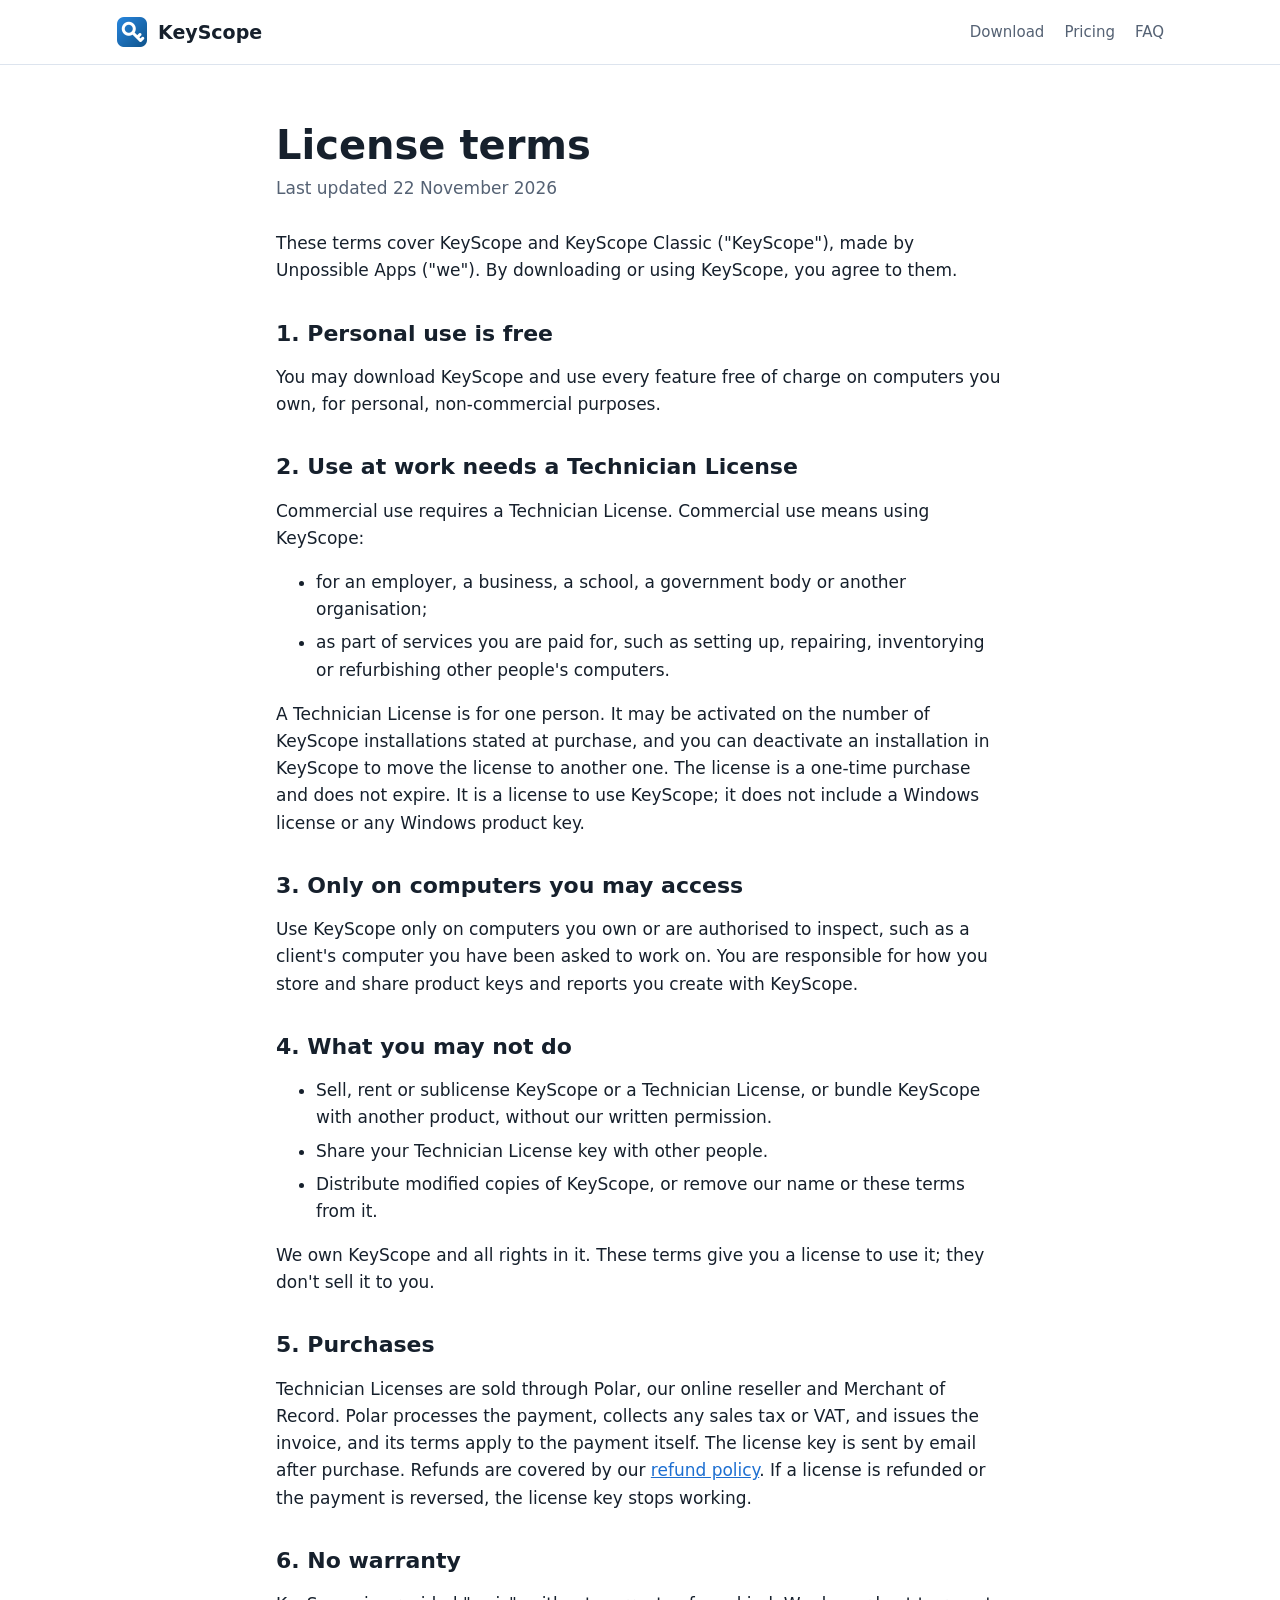
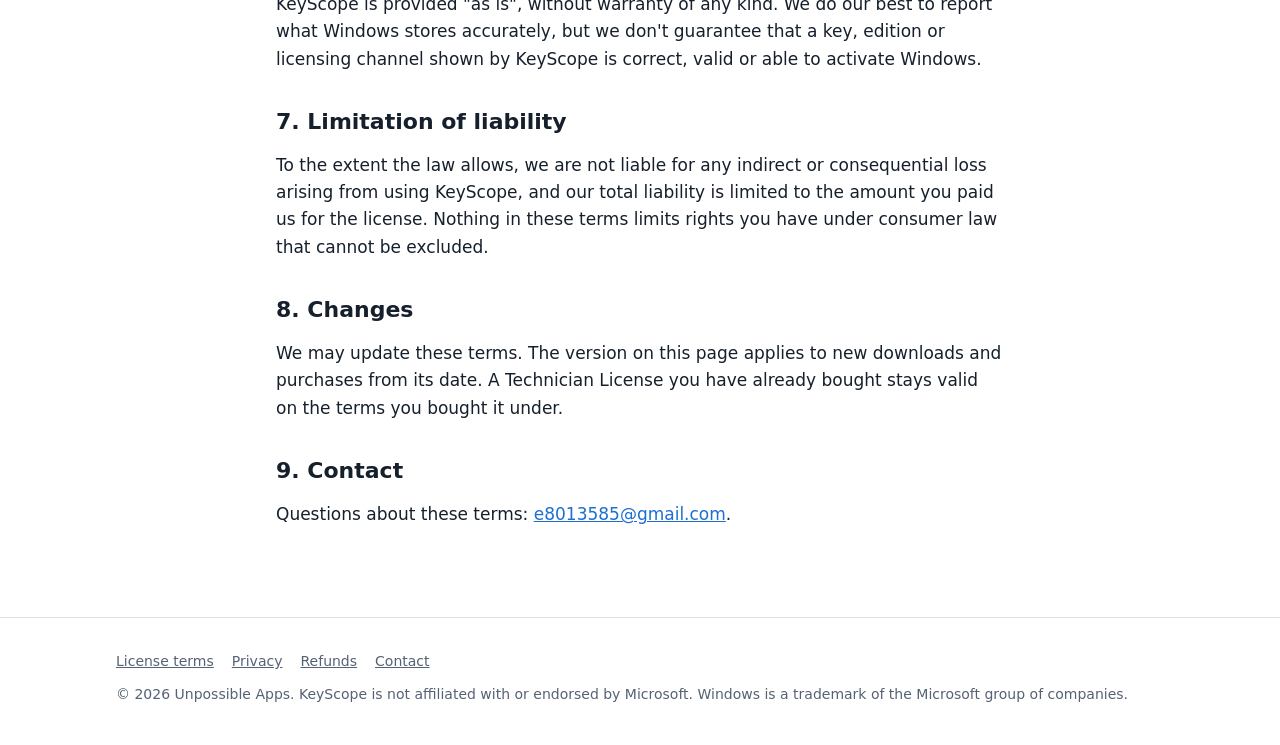
==== terms.html @ e7e69b3b "Add the KeyScope website Home page with downloads and pricing, plus license terms, privacy and refun" ====
<!doctype html>
<html lang="en">
<head>
  <meta charset="utf-8">
  <meta name="viewport" content="width=device-width, initial-scale=1">
  <title>License Terms – KeyScope</title>
  <meta name="description" content="The terms for using KeyScope and the KeyScope Technician License.">
  <link rel="icon" href="favicon.ico">
  <link rel="stylesheet" href="assets/style.css">
</head>
<body>

<header class="site-header">
  <div class="wrap">
    <a class="brand" href="./"><img src="assets/logo.png" alt="" width="32" height="32">KeyScope</a>
    <nav class="site-nav" aria-label="Main">
      <a href="./#download">Download</a>
      <a href="./#pricing">Pricing</a>
      <a href="./#faq">FAQ</a>
    </nav>
  </div>
</header>

<main class="doc">
  <div class="wrap">
    <h1>License terms</h1>
    <p class="updated">Last updated 22 November 2026</p>

    <p>These terms cover KeyScope and KeyScope Classic ("KeyScope"), made by Unpossible Apps ("we"). By downloading or using KeyScope, you agree to them.</p>

    <h2>1. Personal use is free</h2>
    <p>You may download KeyScope and use every feature free of charge on computers you own, for personal, non-commercial purposes.</p>

    <h2>2. Use at work needs a Technician License</h2>
    <p>Commercial use requires a Technician License. Commercial use means using KeyScope:</p>
    <ul>
      <li>for an employer, a business, a school, a government body or another organisation;</li>
      <li>as part of services you are paid for, such as setting up, repairing, inventorying or refurbishing other people's computers.</li>
    </ul>
    <p>A Technician License is for one person. It may be activated on the number of KeyScope installations stated at purchase, and you can deactivate an installation in KeyScope to move the license to another one. The license is a one-time purchase and does not expire. It is a license to use KeyScope; it does not include a Windows license or any Windows product key.</p>

    <h2>3. Only on computers you may access</h2>
    <p>Use KeyScope only on computers you own or are authorised to inspect, such as a client's computer you have been asked to work on. You are responsible for how you store and share product keys and reports you create with KeyScope.</p>

    <h2>4. What you may not do</h2>
    <ul>
      <li>Sell, rent or sublicense KeyScope or a Technician License, or bundle KeyScope with another product, without our written permission.</li>
      <li>Share your Technician License key with other people.</li>
      <li>Distribute modified copies of KeyScope, or remove our name or these terms from it.</li>
    </ul>
    <p>We own KeyScope and all rights in it. These terms give you a license to use it; they don't sell it to you.</p>

    <h2>5. Purchases</h2>
    <p>Technician Licenses are sold through Polar, our online reseller and Merchant of Record. Polar processes the payment, collects any sales tax or VAT, and issues the invoice, and its terms apply to the payment itself. The license key is sent by email after purchase. Refunds are covered by our <a href="refunds.html">refund policy</a>. If a license is refunded or the payment is reversed, the license key stops working.</p>

    <h2>6. No warranty</h2>
    <p>KeyScope is provided "as is", without warranty of any kind. We do our best to report what Windows stores accurately, but we don't guarantee that a key, edition or licensing channel shown by KeyScope is correct, valid or able to activate Windows.</p>

    <h2>7. Limitation of liability</h2>
    <p>To the extent the law allows, we are not liable for any indirect or consequential loss arising from using KeyScope, and our total liability is limited to the amount you paid us for the license. Nothing in these terms limits rights you have under consumer law that cannot be excluded.</p>

    <h2>8. Changes</h2>
    <p>We may update these terms. The version on this page applies to new downloads and purchases from its date. A Technician License you have already bought stays valid on the terms you bought it under.</p>

    <h2>9. Contact</h2>
    <p>Questions about these terms: <a href="mailto:e8013585@gmail.com">e8013585@gmail.com</a>.</p>
  </div>
</main>

<footer class="site-footer">
  <div class="wrap">
    <nav aria-label="Legal">
      <a href="terms.html">License terms</a>
      <a href="privacy.html">Privacy</a>
      <a href="refunds.html">Refunds</a>
      <a href="mailto:e8013585@gmail.com">Contact</a>
    </nav>
    <p>© 2026 Unpossible Apps. KeyScope is not affiliated with or endorsed by Microsoft. Windows is a trademark of the Microsoft group of companies.</p>
  </div>
</footer>

</body>
</html>
---- assets/style.css ----
/* KeyScope website. Plain CSS, no external resources. */

:root {
  --bg: #ffffff;
  --bg-soft: #f4f7fb;
  --surface: #ffffff;
  --text: #16202c;
  --text-muted: #556274;
  --border: #dde4ee;
  --accent: #1d6fd1;
  --accent-strong: #1559ad;
  --accent-text: #ffffff;
  --hero-from: #2a86e0;
  --hero-to: #12457f;
  --code-bg: #eef2f7;
  --radius: 14px;
  --max: 1080px;
  color-scheme: light;
}

@media (prefers-color-scheme: dark) {
  :root {
    --bg: #0f1621;
    --bg-soft: #141d2a;
    --surface: #182233;
    --text: #e8eef6;
    --text-muted: #a3b0c2;
    --border: #2a374b;
    --accent: #4a9af0;
    --accent-strong: #6dafff;
    --accent-text: #08121f;
    --hero-from: #1d5fa6;
    --hero-to: #0b2a4f;
    --code-bg: #1f2b3e;
    color-scheme: dark;
  }
}

* { box-sizing: border-box; }

html { scroll-behavior: smooth; }

body {
  margin: 0;
  background: var(--bg);
  color: var(--text);
  font-family: "Segoe UI Variable Text", "Segoe UI", system-ui, -apple-system, Roboto, "Helvetica Neue", Arial, sans-serif;
  font-size: 17px;
  line-height: 1.6;
  -webkit-font-smoothing: antialiased;
}

a { color: var(--accent); }
a:hover { color: var(--accent-strong); }

.wrap {
  width: 100%;
  max-width: var(--max);
  margin: 0 auto;
  padding: 0 16px;
}

/* ---- Header ---------------------------------------------------------------- */

.site-header {
  border-bottom: 1px solid var(--border);
  background: var(--bg);
}

.site-header .wrap {
  display: flex;
  align-items: center;
  justify-content: space-between;
  gap: 16px;
  min-height: 64px;
  flex-wrap: wrap;
}

.brand {
  display: inline-flex;
  align-items: center;
  gap: 10px;
  color: var(--text);
  text-decoration: none;
  font-weight: 600;
  font-size: 19px;
}

.brand img { width: 32px; height: 32px; }

.site-nav { display: flex; gap: 20px; flex-wrap: wrap; }
.site-nav a { color: var(--text-muted); text-decoration: none; font-size: 15px; }
.site-nav a:hover { color: var(--text); }

/* ---- Hero ------------------------------------------------------------------ */

.hero {
  background: linear-gradient(135deg, var(--hero-from), var(--hero-to));
  color: #ffffff;
  padding: 72px 0 80px;
}

.hero .wrap {
  display: grid;
  grid-template-columns: 1fr auto;
  gap: 40px;
  align-items: center;
}

.hero h1 {
  font-size: clamp(32px, 5vw, 48px);
  line-height: 1.15;
  margin: 0 0 16px;
  font-weight: 650;
  letter-spacing: -0.01em;
}

.hero p { font-size: 19px; margin: 0 0 28px; max-width: 40em; color: rgba(255, 255, 255, 0.9); }

.hero-logo { width: 168px; height: 168px; filter: drop-shadow(0 12px 28px rgba(0, 0, 0, 0.3)); }

.actions { display: flex; gap: 12px; flex-wrap: wrap; }

.btn {
  display: inline-block;
  padding: 11px 22px;
  border-radius: 999px;
  font-weight: 600;
  font-size: 16px;
  text-decoration: none;
  border: 1px solid transparent;
}

.btn-light { background: #ffffff; color: #12457f; }
.btn-light:hover { background: #e8f1fc; color: #12457f; }
.btn-outline { border-color: rgba(255, 255, 255, 0.7); color: #ffffff; }
.btn-outline:hover { background: rgba(255, 255, 255, 0.12); color: #ffffff; }
.btn-accent { background: var(--accent); color: var(--accent-text); }
.btn-accent:hover { background: var(--accent-strong); color: var(--accent-text); }
.btn-ghost { border-color: var(--border); color: var(--text); background: var(--surface); }
.btn-ghost:hover { border-color: var(--accent); color: var(--text); }

.hero-note { margin-top: 18px; font-size: 14px; color: rgba(255, 255, 255, 0.8); }

/* ---- Sections -------------------------------------------------------------- */

section { padding: 72px 0; }
section.soft { background: var(--bg-soft); }

h2 { font-size: clamp(26px, 3.4vw, 34px); line-height: 1.2; margin: 0 0 12px; font-weight: 650; }
h3 { font-size: 20px; margin: 0 0 8px; font-weight: 600; }

.lead { color: var(--text-muted); max-width: 46em; margin: 0 0 36px; }

.grid {
  display: grid;
  gap: 20px;
  grid-template-columns: repeat(auto-fit, minmax(240px, 1fr));
}

.grid-2 { grid-template-columns: repeat(auto-fit, minmax(320px, 1fr)); }

.card {
  background: var(--surface);
  border: 1px solid var(--border);
  border-radius: var(--radius);
  padding: 24px;
}

.card p { margin: 0; color: var(--text-muted); }

.card .tag {
  display: inline-block;
  font-size: 13px;
  font-weight: 600;
  color: var(--accent);
  margin-bottom: 6px;
  text-transform: uppercase;
  letter-spacing: 0.04em;
}

.specs { margin: 16px 0 20px; padding: 0; list-style: none; }
.specs li { padding: 6px 0; border-top: 1px solid var(--border); color: var(--text-muted); font-size: 15px; }
.specs li strong { color: var(--text); font-weight: 600; }

.downloads { display: flex; flex-direction: column; gap: 10px; }
.downloads a { text-align: center; }

.fine { font-size: 14px; color: var(--text-muted); }

/* ---- Pricing --------------------------------------------------------------- */

.price { font-size: 40px; font-weight: 700; margin: 4px 0 2px; }
.price small { font-size: 16px; font-weight: 500; color: var(--text-muted); }

.checklist { list-style: none; padding: 0; margin: 16px 0 24px; }
.checklist li { padding: 5px 0 5px 28px; position: relative; color: var(--text-muted); }
.checklist li::before {
  content: "";
  position: absolute;
  left: 4px;
  top: 12px;
  width: 12px;
  height: 7px;
  border-left: 2px solid var(--accent);
  border-bottom: 2px solid var(--accent);
  transform: rotate(-45deg);
}

.card.featured { border: 2px solid var(--accent); }

/* ---- FAQ ------------------------------------------------------------------- */

.faq details {
  border: 1px solid var(--border);
  border-radius: var(--radius);
  background: var(--surface);
  padding: 16px 20px;
  margin-bottom: 12px;
}

.faq summary { cursor: pointer; font-weight: 600; }
.faq details p { margin: 12px 0 0; color: var(--text-muted); }

/* ---- Legal pages ----------------------------------------------------------- */

.doc { padding: 56px 0 72px; }
.doc .wrap { max-width: 760px; }
.doc h1 { font-size: clamp(30px, 4vw, 40px); margin: 0 0 6px; line-height: 1.2; }
.doc h2 { font-size: 22px; margin: 36px 0 8px; }
.doc .updated { color: var(--text-muted); margin: 0 0 28px; }
.doc li { margin-bottom: 6px; }

code { background: var(--code-bg); padding: 1px 6px; border-radius: 6px; font-size: 0.92em; }

/* ---- Footer ---------------------------------------------------------------- */

.site-footer {
  border-top: 1px solid var(--border);
  padding: 32px 0 40px;
  font-size: 14px;
  color: var(--text-muted);
}

.site-footer .wrap { display: flex; flex-direction: column; gap: 10px; }
.site-footer nav { display: flex; gap: 18px; flex-wrap: wrap; }
.site-footer nav a { color: var(--text-muted); }
.site-footer p { margin: 0; }

/* ---- Small screens --------------------------------------------------------- */

@media (max-width: 720px) {
  body { font-size: 16px; }
  .hero { padding: 48px 0 56px; }
  .hero .wrap { grid-template-columns: 1fr; }
  .hero-logo { width: 96px; height: 96px; order: -1; }
  section { padding: 52px 0; }
  .grid-2 { grid-template-columns: 1fr; }
}
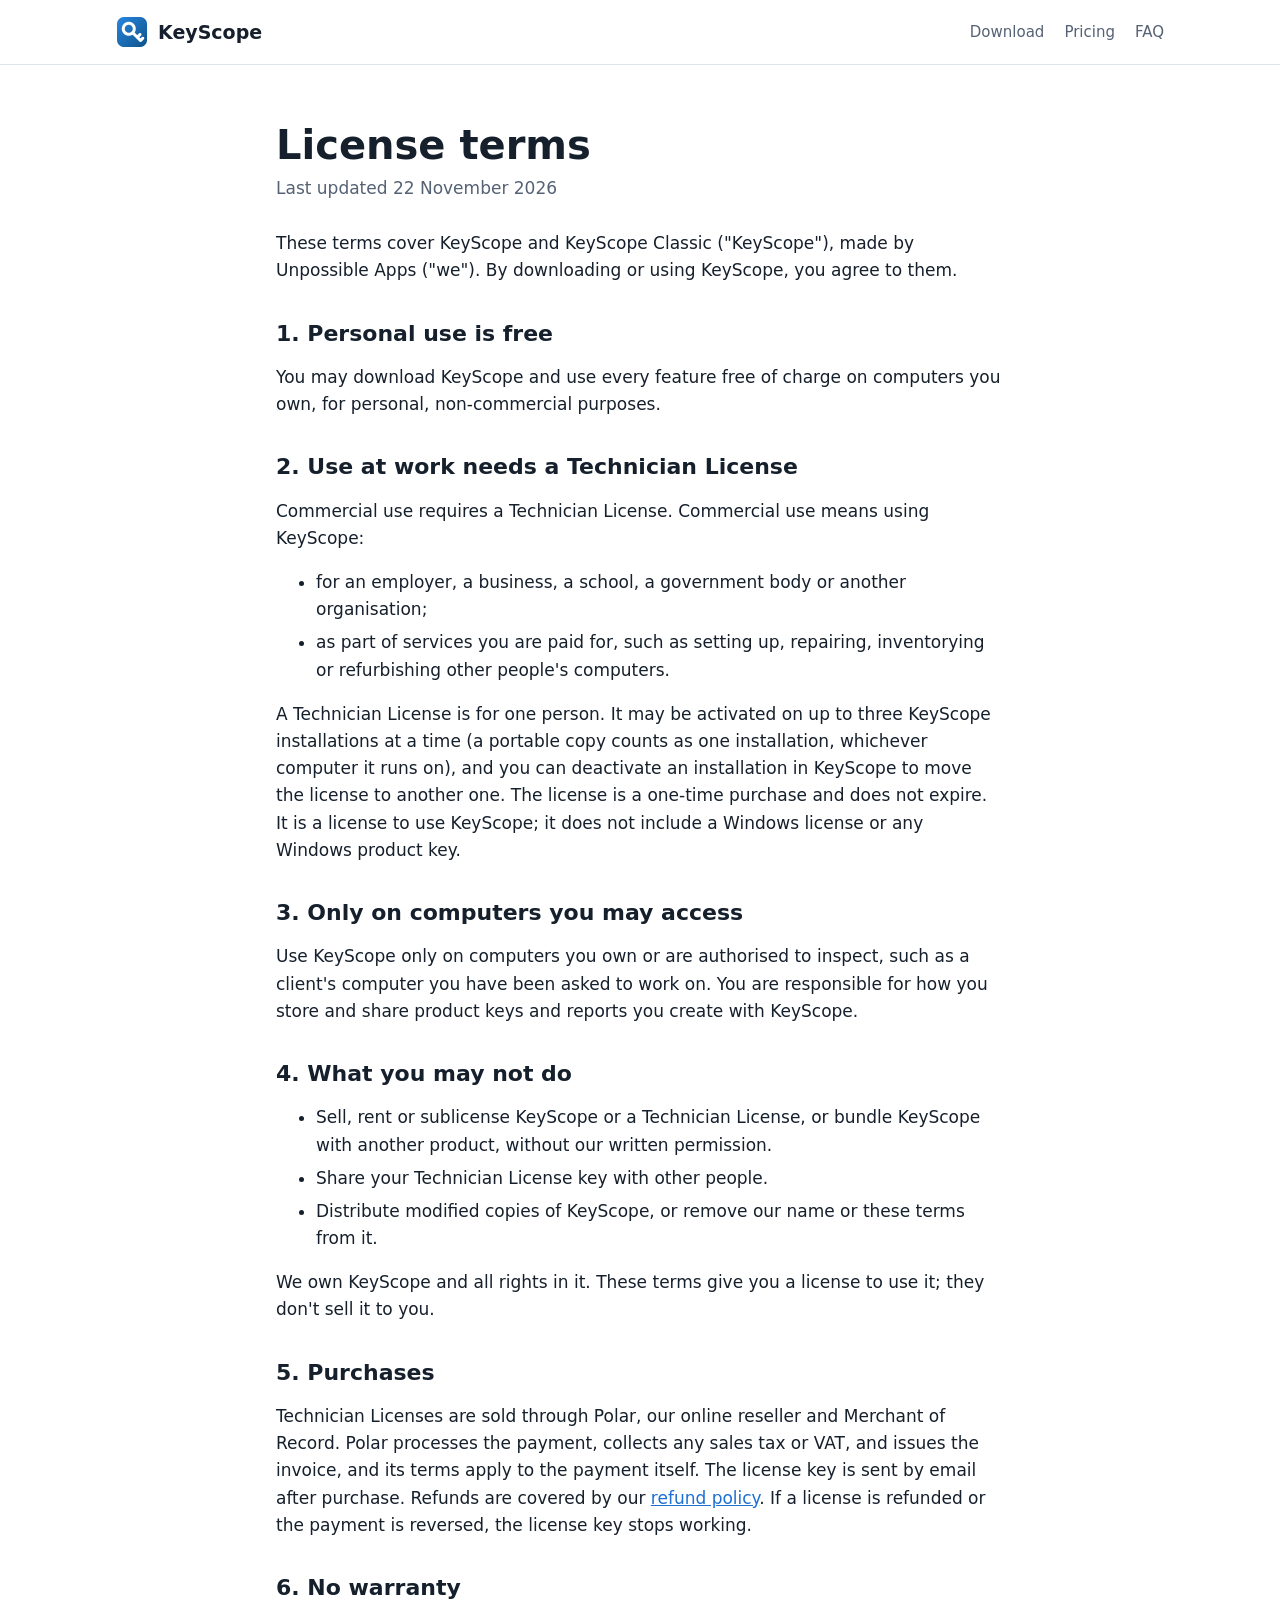
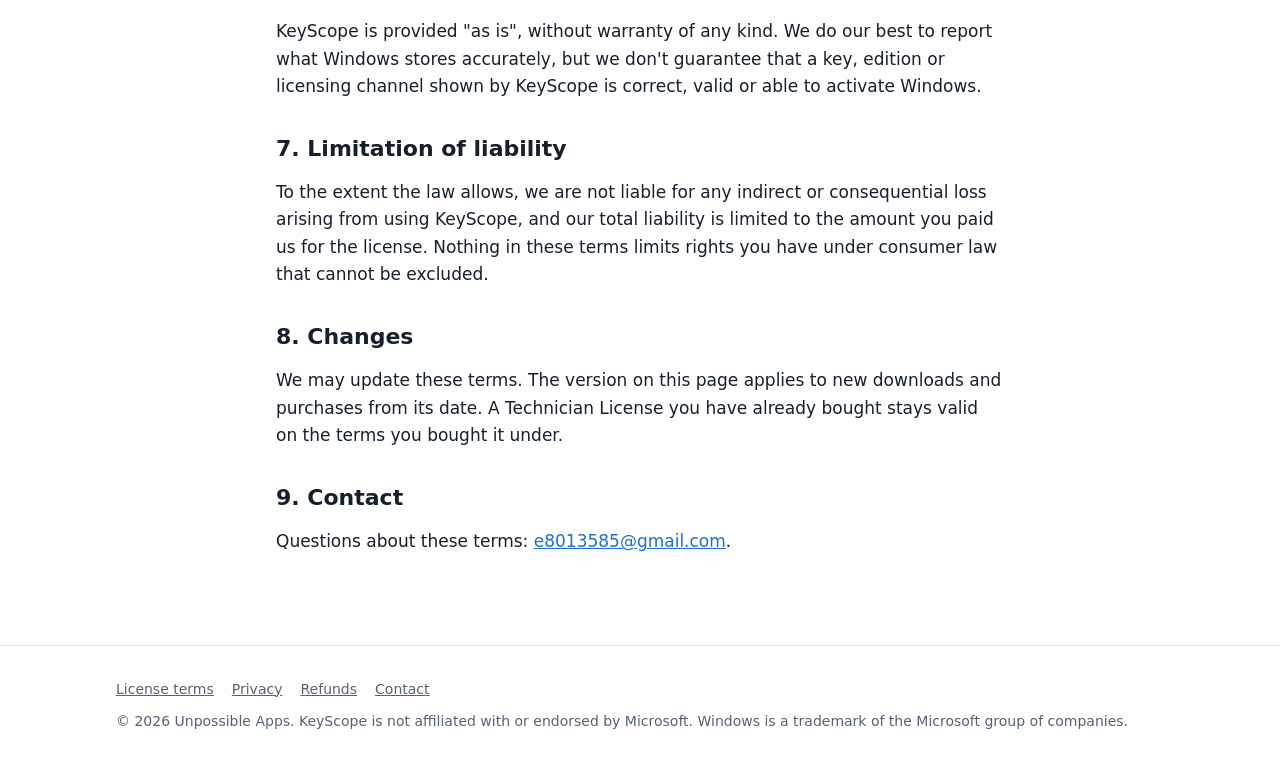
==== commit 782d4432: "Open the Technician License checkout and state the 3-installation limit Co-Authored-By: Claude Opus " ====
--- a/terms.html
+++ b/terms.html
@@ -37,7 +37,7 @@
       <li>for an employer, a business, a school, a government body or another organisation;</li>
       <li>as part of services you are paid for, such as setting up, repairing, inventorying or refurbishing other people's computers.</li>
     </ul>
-    <p>A Technician License is for one person. It may be activated on the number of KeyScope installations stated at purchase, and you can deactivate an installation in KeyScope to move the license to another one. The license is a one-time purchase and does not expire. It is a license to use KeyScope; it does not include a Windows license or any Windows product key.</p>
+    <p>A Technician License is for one person. It may be activated on up to three KeyScope installations at a time (a portable copy counts as one installation, whichever computer it runs on), and you can deactivate an installation in KeyScope to move the license to another one. The license is a one-time purchase and does not expire. It is a license to use KeyScope; it does not include a Windows license or any Windows product key.</p>
 
     <h2>3. Only on computers you may access</h2>
     <p>Use KeyScope only on computers you own or are authorised to inspect, such as a client's computer you have been asked to work on. You are responsible for how you store and share product keys and reports you create with KeyScope.</p>
